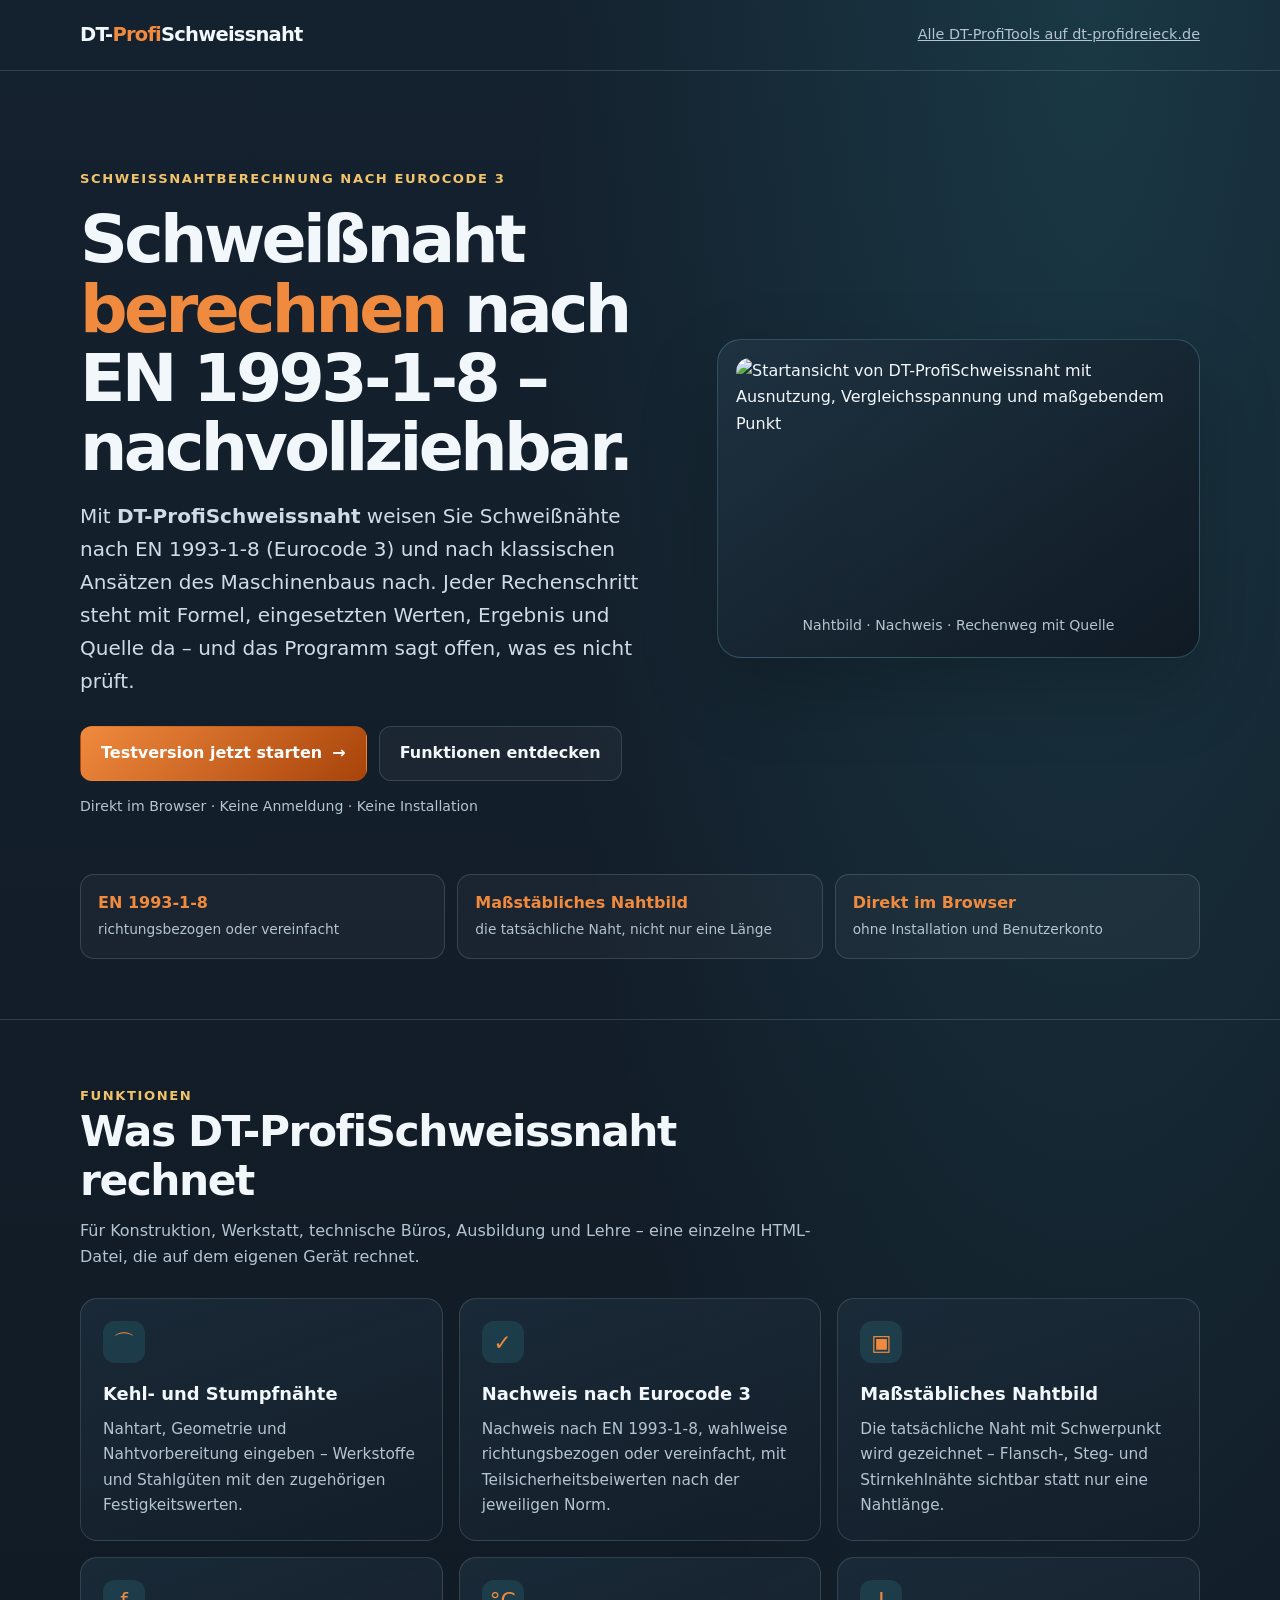
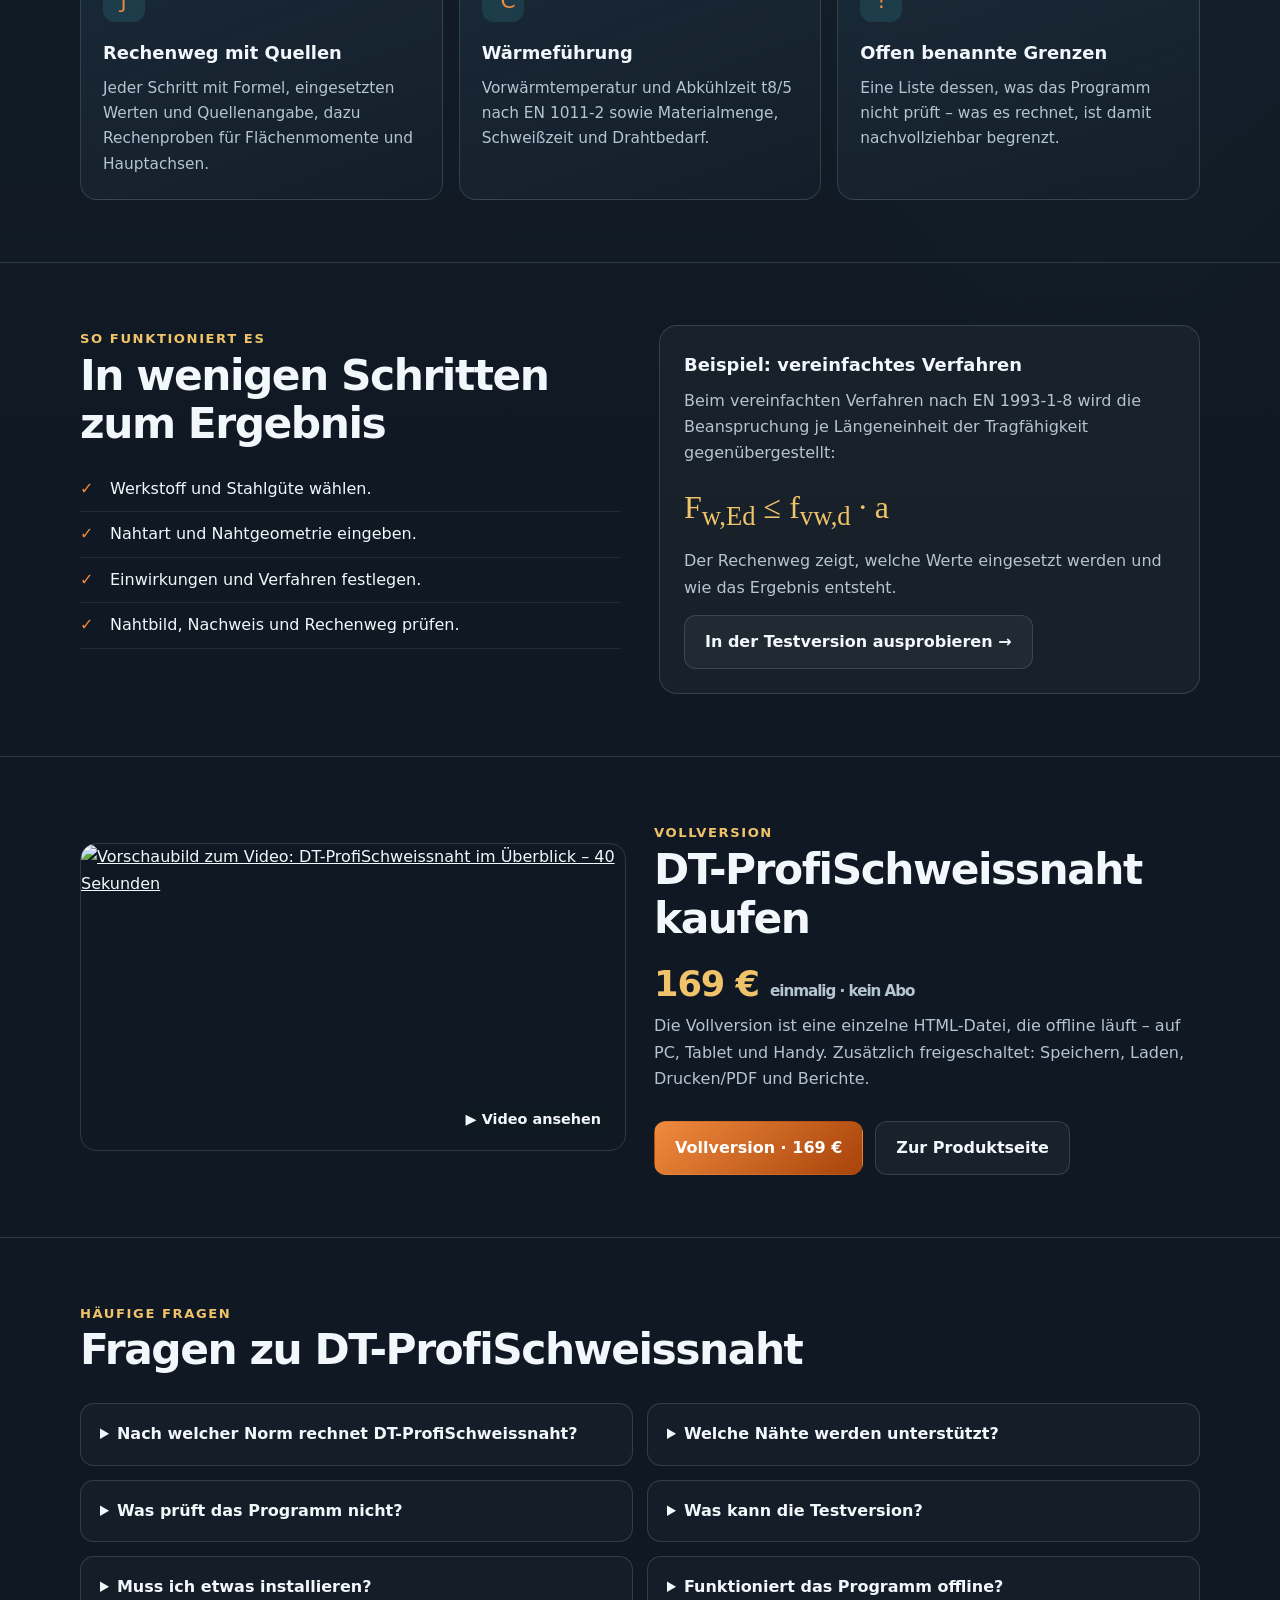
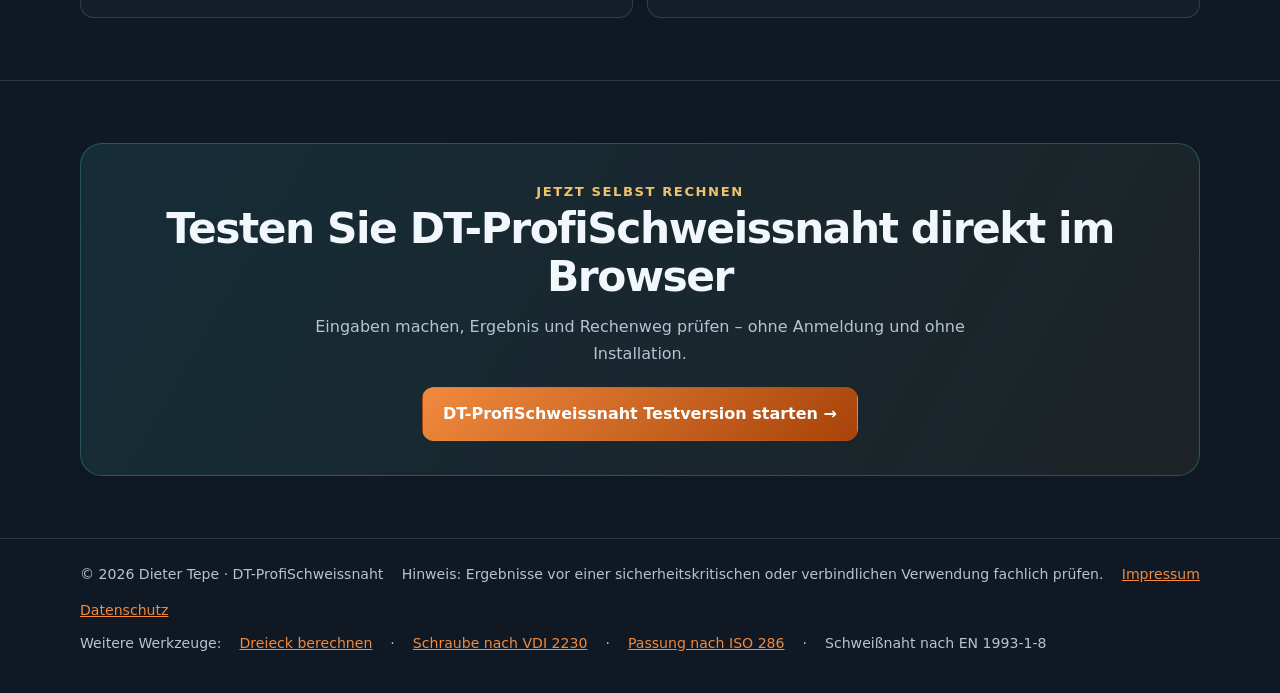
==== index.html @ 98eca9da "SEO: Landingpage, sauberer Seitenkopf der Testversion, gueltige Sitemap - index.html als eigene Land" ====
<!DOCTYPE html>
<html lang="de">
<head>
  <meta charset="utf-8">
  <meta name="viewport" content="width=device-width, initial-scale=1">
  <meta name="robots" content="index, follow, max-image-preview:large, max-snippet:-1, max-video-preview:-1">
  <meta name="theme-color" content="#101923">

  <title>Schweißnaht berechnen nach EN 1993-1-8 – DT-ProfiSchweissnaht</title>
  <meta name="description" content="Schweißnaht nach EN 1993-1-8 online berechnen: Kehl- und Stumpfnähte, maßstäbliches Nahtbild, Rechenweg mit Quellen. Gratis im Browser testen.">
  <meta name="author" content="Dieter Tepe">

  <link rel="canonical" href="https://dietertepe.github.io/dt-profischweissnaht-web/">
  <link rel="icon" href="https://dt-profidreieck.de/Landigpage_Daten/favicon.svg" type="image/svg+xml">
  <link rel="icon" href="https://dt-profidreieck.de/Landigpage_Daten/favicon.png" type="image/png" sizes="48x48">
  <link rel="apple-touch-icon" href="https://dt-profidreieck.de/Landigpage_Daten/apple-touch-icon.png">

  <meta property="og:type" content="website">
  <meta property="og:locale" content="de_DE">
  <meta property="og:site_name" content="DT-ProfiTools">
  <meta property="og:title" content="Schweißnaht berechnen nach EN 1993-1-8 – DT-ProfiSchweissnaht">
  <meta property="og:description" content="Schweißnaht nach EN 1993-1-8 online berechnen: Kehl- und Stumpfnähte, maßstäbliches Nahtbild, Rechenweg mit Quellen. Gratis im Browser testen.">
  <meta property="og:url" content="https://dietertepe.github.io/dt-profischweissnaht-web/">
  <meta property="og:image" content="https://dt-profidreieck.de/Schweissnaht_Daten/bilder/schweissnaht-start.jpg">
  <meta name="twitter:card" content="summary_large_image">

  <script type="application/ld+json">
{
  "@context": "https://schema.org",
  "@graph": [
    {
      "@type": "WebPage",
      "@id": "https://dietertepe.github.io/dt-profischweissnaht-web/#webpage",
      "url": "https://dietertepe.github.io/dt-profischweissnaht-web/",
      "name": "Schweißnaht berechnen nach EN 1993-1-8 – DT-ProfiSchweissnaht",
      "description": "Schweißnaht nach EN 1993-1-8 online berechnen: Kehl- und Stumpfnähte, maßstäbliches Nahtbild, Rechenweg mit Quellen. Gratis im Browser testen.",
      "inLanguage": "de",
      "primaryImageOfPage": "https://dt-profidreieck.de/Schweissnaht_Daten/bilder/schweissnaht-start.jpg",
      "isPartOf": {
        "@type": "WebSite",
        "name": "DT-ProfiTools",
        "url": "https://dt-profidreieck.de/"
      },
      "mainEntity": {
        "@id": "https://dietertepe.github.io/dt-profischweissnaht-web/#software"
      }
    },
    {
      "@type": "SoftwareApplication",
      "@id": "https://dietertepe.github.io/dt-profischweissnaht-web/#software",
      "name": "DT-ProfiSchweissnaht",
      "url": "https://dietertepe.github.io/dt-profischweissnaht-web/DT-ProfiSchweissnaht_Testversion.html",
      "applicationCategory": "BusinessApplication",
      "applicationSubCategory": "Schweißnahtberechnung nach Eurocode 3",
      "operatingSystem": "Webbrowser (Windows, macOS, Linux, Android, iOS)",
      "browserRequirements": "JavaScript erforderlich",
      "inLanguage": [
        "de",
        "en",
        "pt"
      ],
      "image": "https://dt-profidreieck.de/Schweissnaht_Daten/bilder/schweissnaht-start.jpg",
      "description": "Mit DT-ProfiSchweissnaht weisen Sie Schweißnähte nach EN 1993-1-8 (Eurocode 3) und nach klassischen Ansätzen des Maschinenbaus nach. Jeder Rechenschritt steht mit Formel, eingesetzten Werten, Ergebnis und Quelle da – und das Programm sagt offen, was es nicht prüft.",
      "author": {
        "@type": "Person",
        "name": "Dieter Tepe",
        "url": "https://dt-profidreieck.de/"
      },
      "offers": [
        {
          "@type": "Offer",
          "name": "Gratis-Testversion",
          "price": "0.00",
          "priceCurrency": "EUR",
          "availability": "https://schema.org/InStock",
          "url": "https://dietertepe.github.io/dt-profischweissnaht-web/DT-ProfiSchweissnaht_Testversion.html"
        },
        {
          "@type": "Offer",
          "name": "Vollversion",
          "price": "169.00",
          "priceCurrency": "EUR",
          "availability": "https://schema.org/InStock",
          "url": "https://www.checkout-ds24.com/product/722975"
        }
      ]
    }
  ]
}
  </script>

  <style>
    :root {
      color-scheme: dark;
      --bg: #101923;
      --panel: #172431;
      --panel2: #1c2c3a;
      --text: #f2f7fb;
      --muted: #b4c4d1;
      --cyan: #42d2df;
      --cyan-dark: #087d8b;
      --gold: #f0c36a;
      --line: rgba(202, 222, 237, .16);
      --max: 1120px;
    }
    * { box-sizing: border-box; }
    html { scroll-behavior: smooth; }
    body {
      margin: 0;
      font-family: system-ui, -apple-system, "Segoe UI", Roboto, Arial, sans-serif;
      color: var(--text);
      background:
        radial-gradient(ellipse at 85% 0%, rgba(66,210,223,.13), transparent 35rem),
        linear-gradient(180deg, #14212e 0%, var(--bg) 55%);
      line-height: 1.65;
    }
    a { color: inherit; }
    .wrap { width: min(calc(100% - 36px), var(--max)); margin-inline: auto; }
    .topline { border-bottom: 1px solid var(--line); }
    .nav {
      min-height: 70px; display: flex; align-items: center; justify-content: space-between;
      gap: 20px; padding-block: 12px;
    }
    .brand { font-weight: 850; letter-spacing: -.04em; font-size: 1.22rem; }
    .brand span { color: var(--cyan); }
    .nav-note { color: var(--muted); font-size: .9rem; }
    .hero { padding: clamp(48px, 8vw, 94px) 0 60px; }
    .hero-grid { display: grid; grid-template-columns: minmax(0, 1.08fr) minmax(280px, .92fr); gap: clamp(28px, 6vw, 70px); align-items: center; }
    .eyebrow {
      display: inline-flex; align-items: center; gap: 9px; color: var(--gold);
      font-size: .82rem; font-weight: 800; letter-spacing: .12em; text-transform: uppercase;
    }
    h1 { margin: 14px 0 18px; max-width: 760px; font-size: clamp(2.35rem, 5.2vw, 4.6rem); line-height: 1.04; letter-spacing: -.055em; }
    h1 em { color: var(--cyan); font-style: normal; }
    .lead { max-width: 680px; color: #d0dce5; font-size: clamp(1.08rem, 1.8vw, 1.25rem); }
    .actions { display: flex; flex-wrap: wrap; gap: 12px; margin-top: 28px; }
    .button {
      display: inline-flex; justify-content: center; align-items: center; gap: 10px;
      min-height: 50px; padding: 13px 20px; border-radius: 12px; text-decoration: none;
      font-weight: 800; border: 1px solid transparent; transition: transform .15s, background .15s;
    }
    .button:hover { transform: translateY(-2px); }
    .primary { color: #062128; background: linear-gradient(135deg, #61e3e9, #31bdce); box-shadow: 0 12px 32px rgba(29, 186, 203, .18); }
    .secondary { background: rgba(255,255,255,.04); border-color: var(--line); }
    .micro { margin-top: 14px; color: var(--muted); font-size: .88rem; }
    .diagram {
      position: relative; padding: 18px; border: 1px solid rgba(117, 210, 223, .25);
      border-radius: 24px; background: linear-gradient(145deg, rgba(31,51,66,.94), rgba(16,25,35,.92));
      box-shadow: 0 30px 80px rgba(0,0,0,.2);
    }
    .diagram img { display: block; width: 100%; height: auto; border-radius: 14px; }
    .diagram-caption { padding: 10px 8px 2px; color: var(--muted); font-size: .88rem; text-align: center; }
    .trust-row { display: grid; grid-template-columns: repeat(3,1fr); gap: 12px; margin-top: 42px; }
    .trust { border: 1px solid var(--line); border-radius: 14px; background: rgba(255,255,255,.035); padding: 15px 17px; }
    .trust strong { display: block; color: var(--cyan); font-size: 1rem; }
    .trust span { color: var(--muted); font-size: .86rem; }
    section.content { padding: 62px 0; border-top: 1px solid var(--line); }
    .section-head { max-width: 760px; margin-bottom: 28px; }
    h2 { margin: 0 0 12px; font-size: clamp(1.8rem, 3.5vw, 2.65rem); line-height: 1.15; letter-spacing: -.035em; }
    h3 { margin: 0 0 8px; font-size: 1.12rem; }
    p { margin: 0 0 14px; }
    .muted { color: var(--muted); }
    .feature-grid { display: grid; grid-template-columns: repeat(3,1fr); gap: 16px; }
    .feature { padding: 22px; border: 1px solid var(--line); border-radius: 17px; background: linear-gradient(160deg, rgba(28,44,58,.85), rgba(20,31,43,.78)); }
    .feature-icon { width: 42px; height: 42px; display: grid; place-items: center; border-radius: 12px; background: rgba(66,210,223,.12); color: var(--cyan); font-size: 1.35rem; margin-bottom: 16px; }
    .feature p { color: var(--muted); font-size: .96rem; margin: 0; }
    .split { display: grid; grid-template-columns: 1fr 1fr; gap: 38px; align-items: start; }
    .checklist { list-style: none; padding: 0; margin: 18px 0 0; }
    .checklist li { padding: 9px 0 9px 30px; position: relative; border-bottom: 1px solid rgba(202,222,237,.09); }
    .checklist li::before { content: "✓"; position: absolute; left: 0; color: var(--cyan); font-weight: 900; }
    .formula-box { border: 1px solid var(--line); background: rgba(255,255,255,.035); padding: 24px; border-radius: 18px; }
    .formula { font-family: "Cambria Math", "Times New Roman", serif; font-size: clamp(1.3rem, 3vw, 2rem); color: var(--gold); margin: 10px 0; }
    .faq { display: grid; grid-template-columns: 1fr 1fr; gap: 14px; }
    details { border: 1px solid var(--line); border-radius: 14px; padding: 17px 19px; background: rgba(255,255,255,.025); }
    summary { cursor: pointer; font-weight: 800; }
    details p { margin: 12px 0 0; color: var(--muted); }
    .closing { padding: 34px; border-radius: 22px; border: 1px solid rgba(66,210,223,.28); background: linear-gradient(120deg, rgba(66,210,223,.11), rgba(240,195,106,.06)); text-align: center; }
    .closing p { color: var(--muted); max-width: 700px; margin: 0 auto 20px; }
    footer { border-top: 1px solid var(--line); padding: 24px 0 38px; color: var(--muted); font-size: .88rem; }
    footer .footrow { display: flex; flex-wrap: wrap; justify-content: space-between; gap: 12px; }
    footer a { color: var(--cyan); }
    @media (max-width: 780px) {
      .hero-grid, .split { grid-template-columns: 1fr; }
      .diagram { max-width: 560px; margin-inline: auto; }
      .feature-grid { grid-template-columns: 1fr 1fr; }
      .faq { grid-template-columns: 1fr; }
    }
    @media (max-width: 520px) {
      .wrap { width: min(calc(100% - 28px), var(--max)); }
      .nav { align-items: flex-start; flex-direction: column; gap: 2px; }
      .hero { padding-top: 42px; }
      .trust-row, .feature-grid { grid-template-columns: 1fr; }
      .button { width: 100%; }
      .closing { padding: 25px 18px; }
    }
    @media (prefers-reduced-motion: reduce) { html { scroll-behavior: auto; } .button { transition: none; } }
  
    .media-link { display:grid; grid-template-columns: minmax(0,1fr) minmax(0,1fr); gap: 28px; align-items:center; }
    .media-link a.thumb { position:relative; display:block; border-radius:16px; overflow:hidden; border:1px solid var(--line); }
    .media-link a.thumb img { display:block; width:100%; height:auto; }
    .media-link a.thumb span { position:absolute; inset:auto 12px 12px auto; background:rgba(16,25,35,.85); color:var(--text);
      padding:6px 12px; border-radius:999px; font-weight:800; font-size:.9rem; }
    .price { font-size: 2.2rem; font-weight: 850; color: var(--gold); letter-spacing:-.03em; }
    .price small { font-size: .95rem; color: var(--muted); font-weight: 600; }
    .tools { display:flex; flex-wrap:wrap; gap:8px 18px; margin-top:10px; }
    @media (max-width: 780px) { .media-link { grid-template-columns: 1fr; } }

    :root { --cyan: #f08a3e; --cyan-dark: #a8430a; }
    .primary { background: linear-gradient(135deg, #f08a3e, #a8430a); color:#fff; box-shadow:none; }
  </style>
</head>
<body>
  <header class="topline">
    <div class="wrap nav">
      <div class="brand">DT-<span>Profi</span>Schweissnaht</div>
      <div class="nav-note"><a href="https://dt-profidreieck.de/">Alle DT-ProfiTools auf dt-profidreieck.de</a></div>
    </div>
  </header>

  <main>
    <section class="hero">
      <div class="wrap">
        <div class="hero-grid">
          <div>
            <div class="eyebrow">Schweißnahtberechnung nach Eurocode 3</div>
            <h1>Schweißnaht <em>berechnen</em> nach EN 1993-1-8 – nachvollziehbar.</h1>
            <p class="lead">Mit <strong>DT-ProfiSchweissnaht</strong> weisen Sie Schweißnähte nach EN 1993-1-8 (Eurocode 3) und nach klassischen Ansätzen des Maschinenbaus nach. Jeder Rechenschritt steht mit Formel, eingesetzten Werten, Ergebnis und Quelle da – und das Programm sagt offen, was es nicht prüft.</p>
            <div class="actions">
              <a class="button primary" href="https://dietertepe.github.io/dt-profischweissnaht-web/DT-ProfiSchweissnaht_Testversion.html">Testversion jetzt starten <span aria-hidden="true">→</span></a>
              <a class="button secondary" href="#funktionen">Funktionen entdecken</a>
            </div>
            <p class="micro">Direkt im Browser · Keine Anmeldung · Keine Installation</p>
          </div>
          <div class="diagram">
            <img src="https://dt-profidreieck.de/Schweissnaht_Daten/bilder/schweissnaht-start.jpg" width="1500" height="829" fetchpriority="high" decoding="async" alt="Startansicht von DT-ProfiSchweissnaht mit Ausnutzung, Vergleichsspannung und maßgebendem Punkt">
            <div class="diagram-caption">Nahtbild · Nachweis · Rechenweg mit Quelle</div>
          </div>
        </div>
        <div class="trust-row" aria-label="Wichtige Eigenschaften">
          <div class="trust"><strong>EN 1993-1-8</strong><span>richtungsbezogen oder vereinfacht</span></div>
          <div class="trust"><strong>Maßstäbliches Nahtbild</strong><span>die tatsächliche Naht, nicht nur eine Länge</span></div>
          <div class="trust"><strong>Direkt im Browser</strong><span>ohne Installation und Benutzerkonto</span></div>
        </div>
      </div>
    </section>

    <section class="content" id="funktionen">
      <div class="wrap">
        <div class="section-head">
          <div class="eyebrow">Funktionen</div>
          <h2>Was DT-ProfiSchweissnaht rechnet</h2>
          <p class="muted">Für Konstruktion, Werkstatt, technische Büros, Ausbildung und Lehre – eine einzelne HTML-Datei, die auf dem eigenen Gerät rechnet.</p>
        </div>
        <div class="feature-grid">
          <article class="feature">
            <div class="feature-icon" aria-hidden="true">⌒</div>
            <h3>Kehl- und Stumpfnähte</h3>
            <p>Nahtart, Geometrie und Nahtvorbereitung eingeben – Werkstoffe und Stahlgüten mit den zugehörigen Festigkeitswerten.</p>
          </article>
          <article class="feature">
            <div class="feature-icon" aria-hidden="true">✓</div>
            <h3>Nachweis nach Eurocode 3</h3>
            <p>Nachweis nach EN 1993-1-8, wahlweise richtungsbezogen oder vereinfacht, mit Teilsicherheitsbeiwerten nach der jeweiligen Norm.</p>
          </article>
          <article class="feature">
            <div class="feature-icon" aria-hidden="true">▣</div>
            <h3>Maßstäbliches Nahtbild</h3>
            <p>Die tatsächliche Naht mit Schwerpunkt wird gezeichnet – Flansch-, Steg- und Stirnkehlnähte sichtbar statt nur eine Nahtlänge.</p>
          </article>
          <article class="feature">
            <div class="feature-icon" aria-hidden="true">ƒ</div>
            <h3>Rechenweg mit Quellen</h3>
            <p>Jeder Schritt mit Formel, eingesetzten Werten und Quellenangabe, dazu Rechenproben für Flächenmomente und Hauptachsen.</p>
          </article>
          <article class="feature">
            <div class="feature-icon" aria-hidden="true">°C</div>
            <h3>Wärmeführung</h3>
            <p>Vorwärmtemperatur und Abkühlzeit t8/5 nach EN 1011-2 sowie Materialmenge, Schweißzeit und Drahtbedarf.</p>
          </article>
          <article class="feature">
            <div class="feature-icon" aria-hidden="true">!</div>
            <h3>Offen benannte Grenzen</h3>
            <p>Eine Liste dessen, was das Programm nicht prüft – was es rechnet, ist damit nachvollziehbar begrenzt.</p>
          </article>
        </div>
      </div>
    </section>

    <section class="content">
      <div class="wrap split">
        <div>
          <div class="eyebrow">So funktioniert es</div>
          <h2>In wenigen Schritten zum Ergebnis</h2>
          <ul class="checklist">
            <li>Werkstoff und Stahlgüte wählen.</li>
            <li>Nahtart und Nahtgeometrie eingeben.</li>
            <li>Einwirkungen und Verfahren festlegen.</li>
            <li>Nahtbild, Nachweis und Rechenweg prüfen.</li>
          </ul>
        </div>
        <aside class="formula-box">
          <h3>Beispiel: vereinfachtes Verfahren</h3>
          <p class="muted">Beim vereinfachten Verfahren nach EN 1993-1-8 wird die Beanspruchung je Längeneinheit der Tragfähigkeit gegenübergestellt:</p>
          <div class="formula">F<sub>w,Ed</sub> ≤ f<sub>vw,d</sub> · a</div>
          <p class="muted">Der Rechenweg zeigt, welche Werte eingesetzt werden und wie das Ergebnis entsteht.</p>
          <a href="https://dietertepe.github.io/dt-profischweissnaht-web/DT-ProfiSchweissnaht_Testversion.html" class="button secondary">In der Testversion ausprobieren →</a>
        </aside>
      </div>
    </section>

    <section class="content" id="video">
      <div class="wrap media-link">
        <a class="thumb" href="https://dt-profidreieck.de/videos/schweissnaht-en-1993-1-8.html">
          <img src="https://dt-profidreieck.de/Schweissnaht_Daten/bilder/schweissnaht-start.jpg" width="1280" height="720" loading="lazy" alt="Vorschaubild zum Video: DT-ProfiSchweissnaht im Überblick – 40 Sekunden">
          <span>▶ Video ansehen</span>
        </a>
        <div>
          <div class="eyebrow">Vollversion</div>
          <h2>DT-ProfiSchweissnaht kaufen</h2>
          <div class="price">169 € <small>einmalig · kein Abo</small></div>
          <p class="muted">Die Vollversion ist eine einzelne HTML-Datei, die offline läuft – auf PC, Tablet und Handy. Zusätzlich freigeschaltet: Speichern, Laden, Drucken/PDF und Berichte.</p>
          <div class="actions">
            <a class="button primary" rel="nofollow" href="https://www.checkout-ds24.com/product/722975">Vollversion · 169 €</a>
            <a class="button secondary" href="https://dt-profidreieck.de/#schweissnaht">Zur Produktseite</a>
          </div>
        </div>
      </div>
    </section>

    <section class="content">
      <div class="wrap">
        <div class="section-head">
          <div class="eyebrow">Häufige Fragen</div>
          <h2>Fragen zu DT-ProfiSchweissnaht</h2>
        </div>
        <div class="faq">
          <details>
            <summary>Nach welcher Norm rechnet DT-ProfiSchweissnaht?</summary>
            <p>Nach EN 1993-1-8 (Eurocode 3) sowie nach den klassischen Ansätzen des Maschinenbaus; die Wärmeführung nach EN 1011-2.</p>
          </details>
          <details>
            <summary>Welche Nähte werden unterstützt?</summary>
            <p>Kehlnähte und Stumpfnähte mit den zugehörigen Nahtvorbereitungen; das Nahtbild wird maßstäblich gezeichnet.</p>
          </details>
          <details>
            <summary>Was prüft das Programm nicht?</summary>
            <p>Das Programm listet an mehreren Stellen ausdrücklich auf, was es nicht prüft – zum Beispiel Nachweise außerhalb der Naht selbst.</p>
          </details>
          <details>
            <summary>Was kann die Testversion?</summary>
            <p>Sie rechnet in vollem Umfang. Gesperrt sind nur die Ausgaben: Speichern, Öffnen, Drucken und der Word-Bericht. Sie darf weitergegeben werden.</p>
          </details>
          <details>
            <summary>Muss ich etwas installieren?</summary>
            <p>Nein. Die Testversion läuft direkt im Browser, ohne Anmeldung und ohne Installation.</p>
          </details>
          <details>
            <summary>Funktioniert das Programm offline?</summary>
            <p>Ja. Alle Berechnungen laufen auf dem eigenen Gerät; es werden keine Daten an Server übertragen.</p>
          </details>
        </div>
      </div>
    </section>

    <section class="content">
      <div class="wrap">
        <div class="closing">
          <div class="eyebrow">Jetzt selbst rechnen</div>
          <h2>Testen Sie DT-ProfiSchweissnaht direkt im Browser</h2>
          <p>Eingaben machen, Ergebnis und Rechenweg prüfen – ohne Anmeldung und ohne Installation.</p>
          <a class="button primary" href="https://dietertepe.github.io/dt-profischweissnaht-web/DT-ProfiSchweissnaht_Testversion.html">DT-ProfiSchweissnaht Testversion starten →</a>
        </div>
      </div>
    </section>
  </main>

  <footer>
    <div class="wrap">
      <div class="footrow">
        <span>© <span id="year">2026</span> Dieter Tepe · DT-ProfiSchweissnaht</span>
        <span>Hinweis: Ergebnisse vor einer sicherheitskritischen oder verbindlichen Verwendung fachlich prüfen.</span>
        <a href="https://dt-profidreieck.de/impressum.html">Impressum</a>
        <a href="https://dt-profidreieck.de/datenschutz.html">Datenschutz</a>
      </div>
      <nav class="tools" aria-label="Weitere Testversionen">Weitere Werkzeuge: <a href="https://dietertepe.github.io/test-dreieck/">Dreieck berechnen</a> · <a href="https://dietertepe.github.io/dt-profischraube-web/">Schraube nach VDI 2230</a> · <a href="https://dietertepe.github.io/dt-profipassung-web/">Passung nach ISO 286</a> · <span>Schweißnaht nach EN 1993-1-8</span></nav>
    </div>
  </footer>
  <script>
    document.getElementById("year").textContent = new Date().getFullYear();
  </script>
</body>
</html>
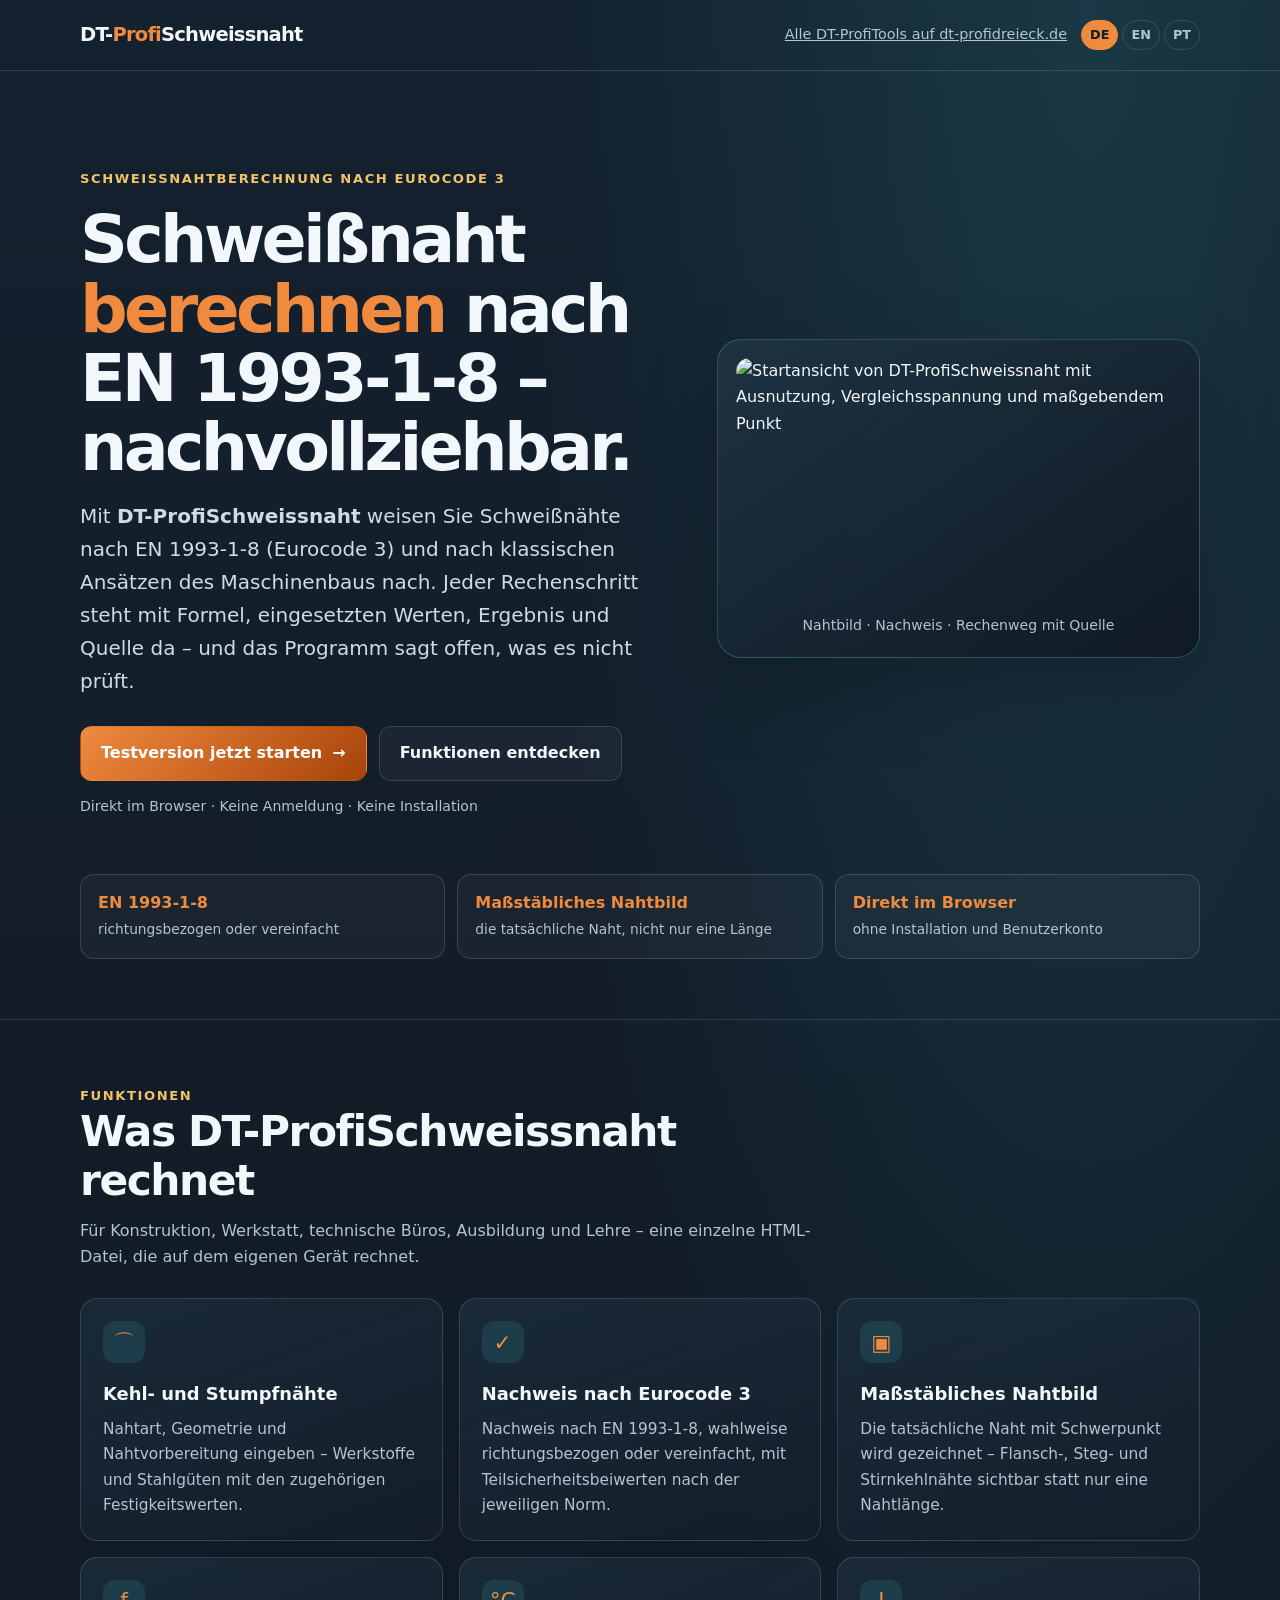
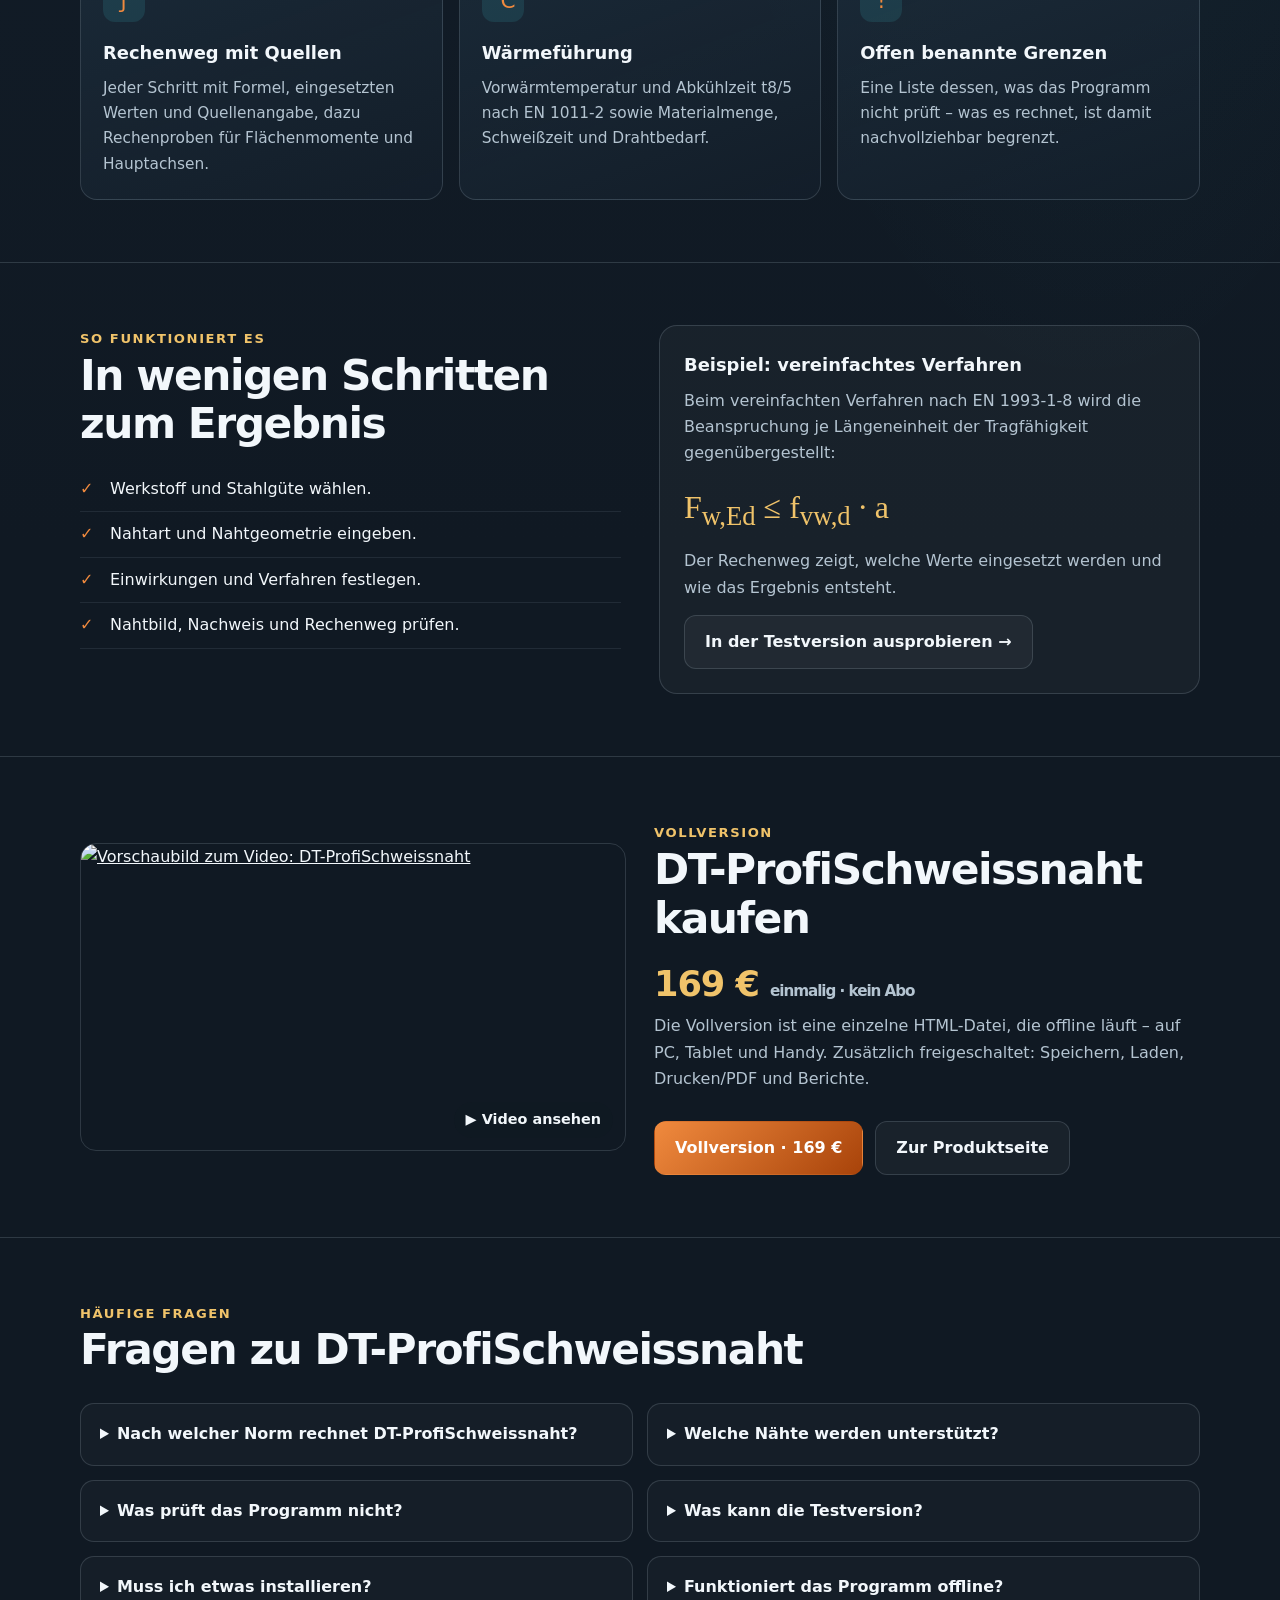
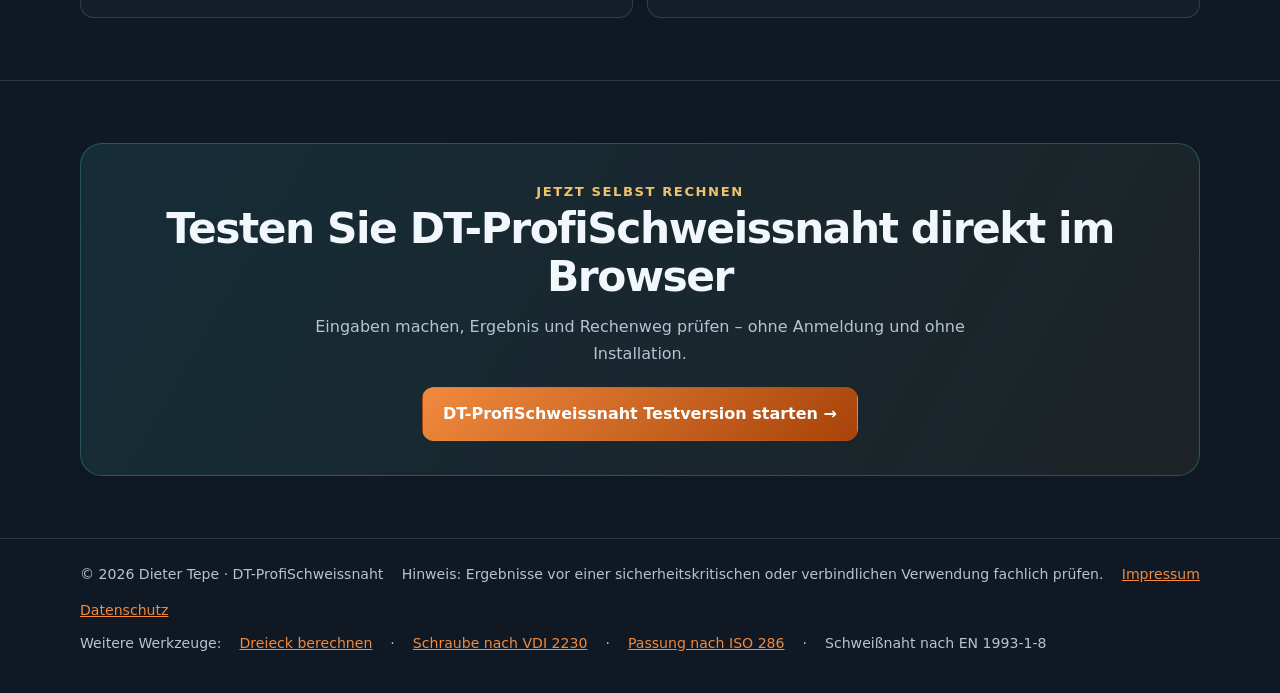
==== commit 4bd4d9c9: "Sprachen: Startseite auf Englisch (/en/) und Portugiesisch-Brasilien (/pt/) - en/index.html und pt/i" ====
--- a/index.html
+++ b/index.html
@@ -6,24 +6,31 @@
   <meta name="robots" content="index, follow, max-image-preview:large, max-snippet:-1, max-video-preview:-1">
   <meta name="theme-color" content="#101923">
 
-  <title>Schweißnaht berechnen nach EN 1993-1-8 – DT-ProfiSchweissnaht</title>
+  <title>Schweißnaht berechnen EN 1993-1-8 | DT-ProfiSchweissnaht</title>
   <meta name="description" content="Schweißnaht nach EN 1993-1-8 online berechnen: Kehl- und Stumpfnähte, maßstäbliches Nahtbild, Rechenweg mit Quellen. Gratis im Browser testen.">
   <meta name="author" content="Dieter Tepe">
 
   <link rel="canonical" href="https://dietertepe.github.io/dt-profischweissnaht-web/">
+  <link rel="alternate" hreflang="de" href="https://dietertepe.github.io/dt-profischweissnaht-web/">
+  <link rel="alternate" hreflang="en" href="https://dietertepe.github.io/dt-profischweissnaht-web/en/">
+  <link rel="alternate" hreflang="pt" href="https://dietertepe.github.io/dt-profischweissnaht-web/pt/">
+  <link rel="alternate" hreflang="x-default" href="https://dietertepe.github.io/dt-profischweissnaht-web/">
   <link rel="icon" href="https://dt-profidreieck.de/Landigpage_Daten/favicon.svg" type="image/svg+xml">
   <link rel="icon" href="https://dt-profidreieck.de/Landigpage_Daten/favicon.png" type="image/png" sizes="48x48">
   <link rel="apple-touch-icon" href="https://dt-profidreieck.de/Landigpage_Daten/apple-touch-icon.png">
 
   <meta property="og:type" content="website">
   <meta property="og:locale" content="de_DE">
+  <meta property="og:locale:alternate" content="en_US">
+  <meta property="og:locale:alternate" content="pt_BR">
   <meta property="og:site_name" content="DT-ProfiTools">
-  <meta property="og:title" content="Schweißnaht berechnen nach EN 1993-1-8 – DT-ProfiSchweissnaht">
+  <meta property="og:title" content="Schweißnaht berechnen EN 1993-1-8 | DT-ProfiSchweissnaht">
   <meta property="og:description" content="Schweißnaht nach EN 1993-1-8 online berechnen: Kehl- und Stumpfnähte, maßstäbliches Nahtbild, Rechenweg mit Quellen. Gratis im Browser testen.">
   <meta property="og:url" content="https://dietertepe.github.io/dt-profischweissnaht-web/">
   <meta property="og:image" content="https://dt-profidreieck.de/Schweissnaht_Daten/bilder/schweissnaht-start.jpg">
   <meta name="twitter:card" content="summary_large_image">
 
+  <!-- AUTOMATISCH ERZEUGT mit _sprachen/startseiten.py (Repo dt-profidreieck-web) – nicht von Hand bearbeiten -->
   <script type="application/ld+json">
 {
   "@context": "https://schema.org",
@@ -32,7 +39,7 @@
       "@type": "WebPage",
       "@id": "https://dietertepe.github.io/dt-profischweissnaht-web/#webpage",
       "url": "https://dietertepe.github.io/dt-profischweissnaht-web/",
-      "name": "Schweißnaht berechnen nach EN 1993-1-8 – DT-ProfiSchweissnaht",
+      "name": "Schweißnaht berechnen EN 1993-1-8 | DT-ProfiSchweissnaht",
       "description": "Schweißnaht nach EN 1993-1-8 online berechnen: Kehl- und Stumpfnähte, maßstäbliches Nahtbild, Rechenweg mit Quellen. Gratis im Browser testen.",
       "inLanguage": "de",
       "primaryImageOfPage": "https://dt-profidreieck.de/Schweissnaht_Daten/bilder/schweissnaht-start.jpg",
@@ -53,11 +60,11 @@
       "applicationCategory": "BusinessApplication",
       "applicationSubCategory": "Schweißnahtberechnung nach Eurocode 3",
       "operatingSystem": "Webbrowser (Windows, macOS, Linux, Android, iOS)",
-      "browserRequirements": "JavaScript erforderlich",
+      "browserRequirements": "JavaScript",
       "inLanguage": [
         "de",
         "en",
-        "pt"
+        "pt-BR"
       ],
       "image": "https://dt-profidreieck.de/Schweissnaht_Daten/bilder/schweissnaht-start.jpg",
       "description": "Mit DT-ProfiSchweissnaht weisen Sie Schweißnähte nach EN 1993-1-8 (Eurocode 3) und nach klassischen Ansätzen des Maschinenbaus nach. Jeder Rechenschritt steht mit Formel, eingesetzten Werten, Ergebnis und Quelle da – und das Programm sagt offen, was es nicht prüft.",
@@ -69,7 +76,7 @@
       "offers": [
         {
           "@type": "Offer",
-          "name": "Gratis-Testversion",
+          "name": "Testversion jetzt starten",
           "price": "0.00",
           "priceCurrency": "EUR",
           "availability": "https://schema.org/InStock",
@@ -205,6 +212,11 @@
     .tools { display:flex; flex-wrap:wrap; gap:8px 18px; margin-top:10px; }
     @media (max-width: 780px) { .media-link { grid-template-columns: 1fr; } }
 
+  
+    .langs { display:inline-flex; gap:4px; margin-left:14px; }
+    .langs a { text-decoration:none; font-size:.8rem; font-weight:800; padding:3px 8px; border-radius:999px; border:1px solid var(--line); color:var(--muted); }
+    .langs a[aria-current="page"] { background:var(--cyan); border-color:var(--cyan); color:#062128; }
+
     :root { --cyan: #f08a3e; --cyan-dark: #a8430a; }
     .primary { background: linear-gradient(135deg, #f08a3e, #a8430a); color:#fff; box-shadow:none; }
   </style>
@@ -213,7 +225,7 @@
   <header class="topline">
     <div class="wrap nav">
       <div class="brand">DT-<span>Profi</span>Schweissnaht</div>
-      <div class="nav-note"><a href="https://dt-profidreieck.de/">Alle DT-ProfiTools auf dt-profidreieck.de</a></div>
+      <div class="nav-note"><a href="https://dt-profidreieck.de/">Alle DT-ProfiTools auf dt-profidreieck.de</a><nav class="langs" aria-label="Sprache"><a href="https://dietertepe.github.io/dt-profischweissnaht-web/" hreflang="de" lang="de" aria-current="page">DE</a><a href="https://dietertepe.github.io/dt-profischweissnaht-web/en/" hreflang="en" lang="en">EN</a><a href="https://dietertepe.github.io/dt-profischweissnaht-web/pt/" hreflang="pt" lang="pt">PT</a></nav></div>
     </div>
   </header>
 
@@ -236,7 +248,7 @@
             <div class="diagram-caption">Nahtbild · Nachweis · Rechenweg mit Quelle</div>
           </div>
         </div>
-        <div class="trust-row" aria-label="Wichtige Eigenschaften">
+        <div class="trust-row" aria-label="Funktionen">
           <div class="trust"><strong>EN 1993-1-8</strong><span>richtungsbezogen oder vereinfacht</span></div>
           <div class="trust"><strong>Maßstäbliches Nahtbild</strong><span>die tatsächliche Naht, nicht nur eine Länge</span></div>
           <div class="trust"><strong>Direkt im Browser</strong><span>ohne Installation und Benutzerkonto</span></div>
@@ -311,7 +323,7 @@
     <section class="content" id="video">
       <div class="wrap media-link">
         <a class="thumb" href="https://dt-profidreieck.de/videos/schweissnaht-en-1993-1-8.html">
-          <img src="https://dt-profidreieck.de/Schweissnaht_Daten/bilder/schweissnaht-start.jpg" width="1280" height="720" loading="lazy" alt="Vorschaubild zum Video: DT-ProfiSchweissnaht im Überblick – 40 Sekunden">
+          <img src="https://dt-profidreieck.de/Schweissnaht_Daten/bilder/schweissnaht-start.jpg" width="1280" height="720" loading="lazy" alt="Vorschaubild zum Video: DT-ProfiSchweissnaht">
           <span>▶ Video ansehen</span>
         </a>
         <div>
@@ -382,7 +394,7 @@
         <a href="https://dt-profidreieck.de/impressum.html">Impressum</a>
         <a href="https://dt-profidreieck.de/datenschutz.html">Datenschutz</a>
       </div>
-      <nav class="tools" aria-label="Weitere Testversionen">Weitere Werkzeuge: <a href="https://dietertepe.github.io/test-dreieck/">Dreieck berechnen</a> · <a href="https://dietertepe.github.io/dt-profischraube-web/">Schraube nach VDI 2230</a> · <a href="https://dietertepe.github.io/dt-profipassung-web/">Passung nach ISO 286</a> · <span>Schweißnaht nach EN 1993-1-8</span></nav>
+      <nav class="tools" aria-label="Weitere Werkzeuge:">Weitere Werkzeuge: <a href="https://dietertepe.github.io/test-dreieck/">Dreieck berechnen</a> · <a href="https://dietertepe.github.io/dt-profischraube-web/">Schraube nach VDI 2230</a> · <a href="https://dietertepe.github.io/dt-profipassung-web/">Passung nach ISO 286</a> · <span>Schweißnaht nach EN 1993-1-8</span></nav>
     </div>
   </footer>
   <script>
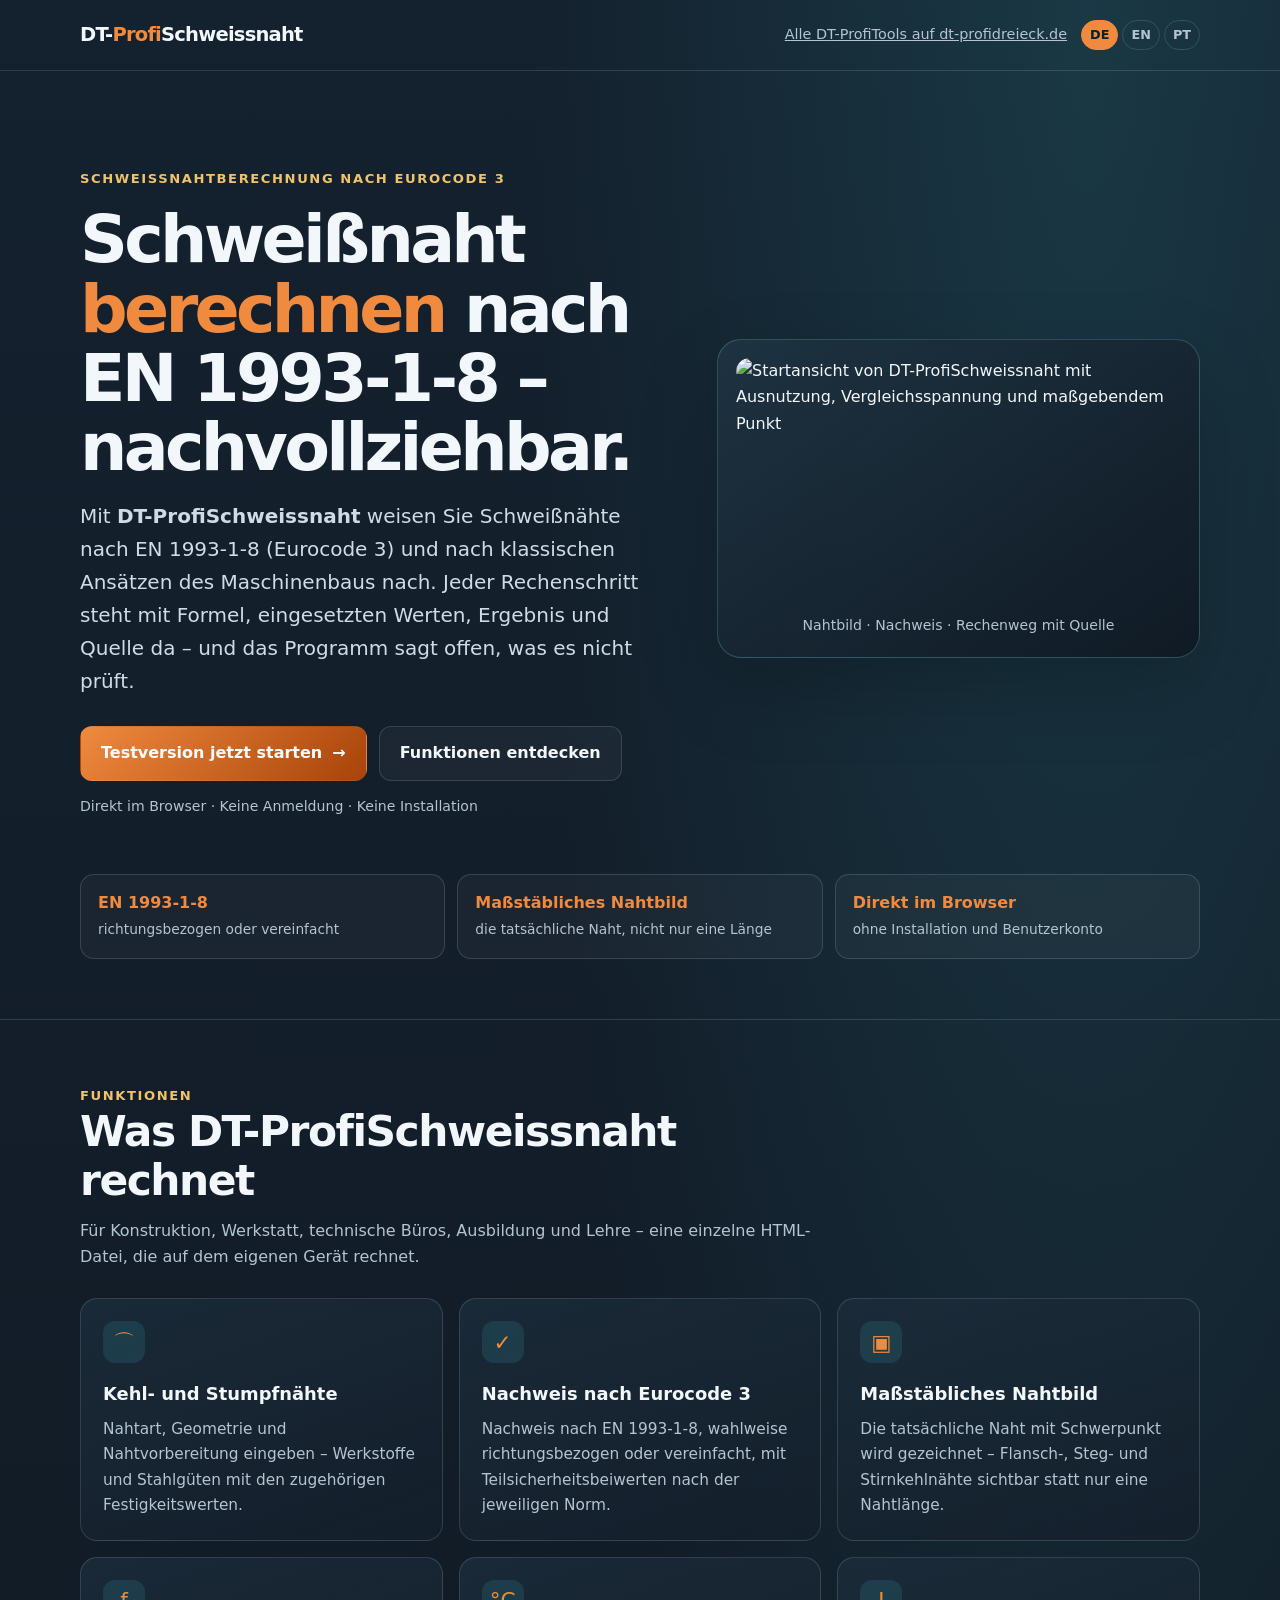
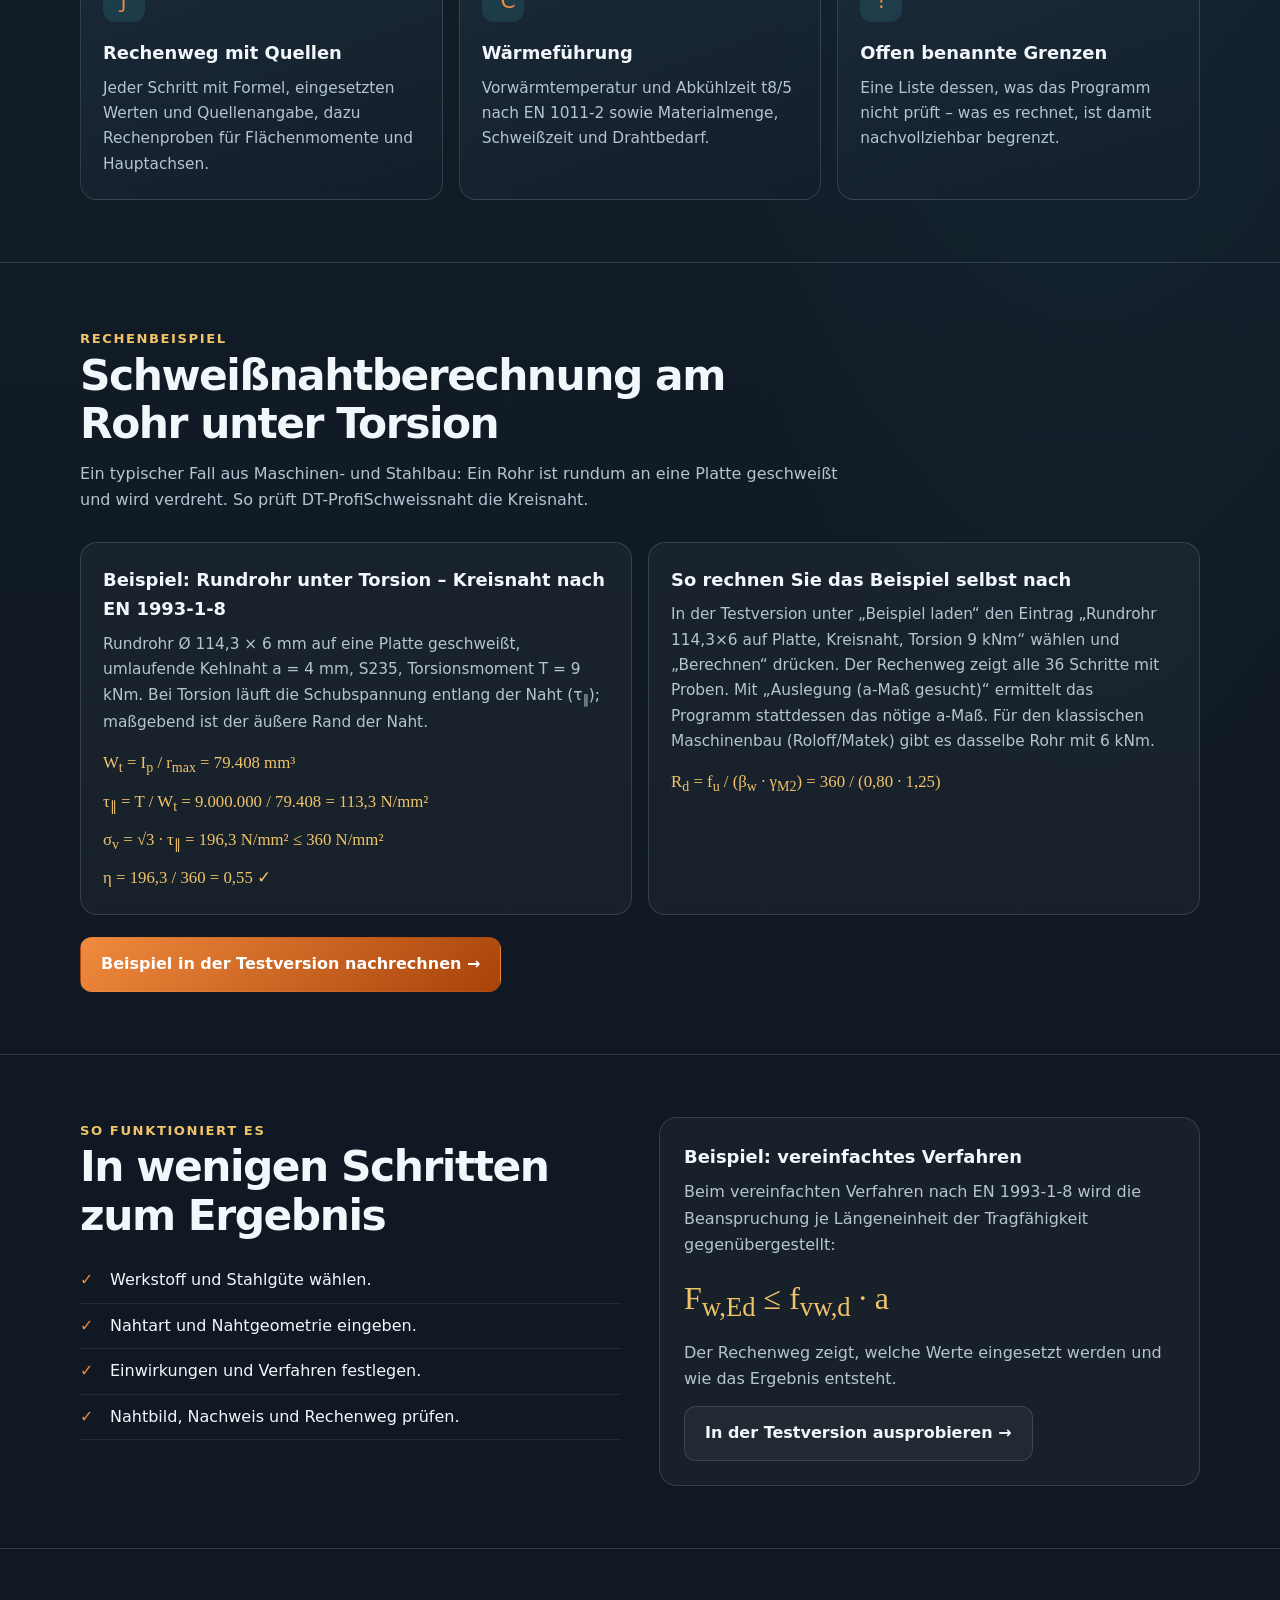
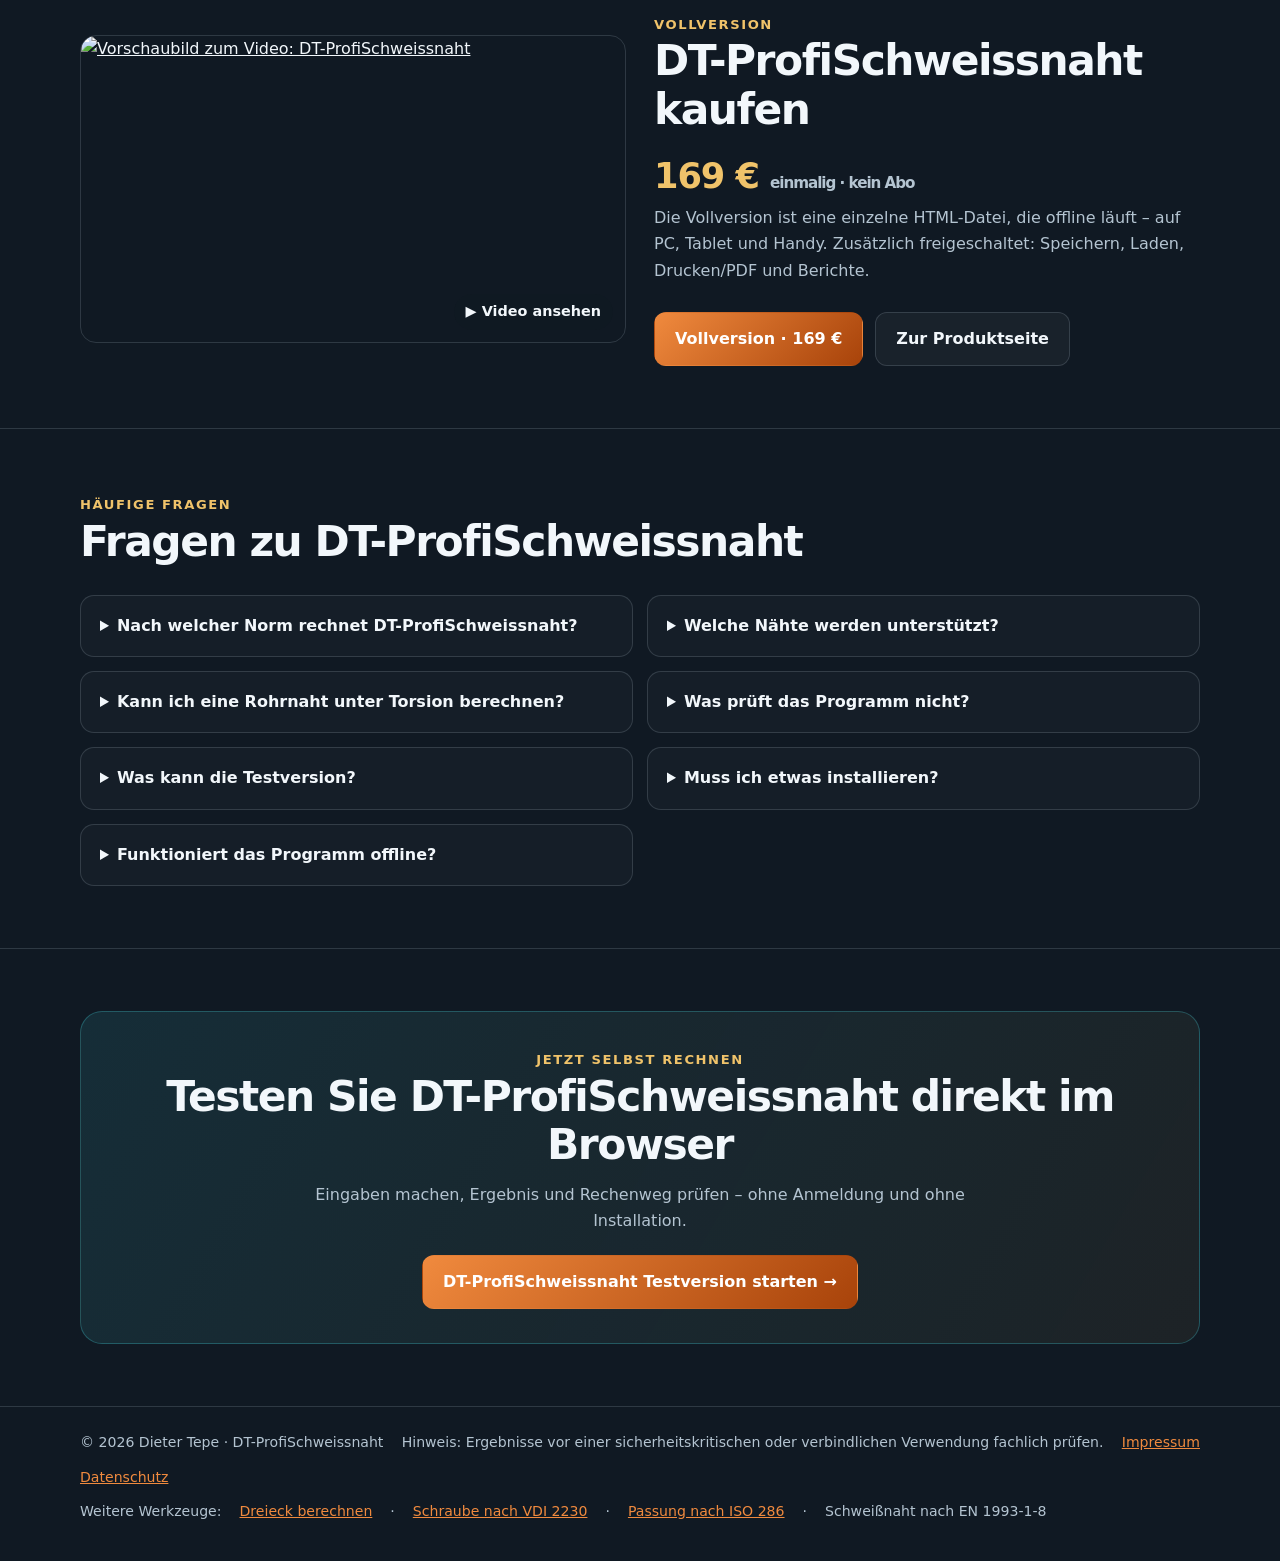
==== commit c3d41852: "Schweißnaht-Startseite: Rechenbeispiel Rohr unter Torsion (DE/EN/PT) Co-Authored-By: Claude Opus 5.5" ====
--- a/index.html
+++ b/index.html
@@ -90,6 +90,10 @@
           "availability": "https://schema.org/InStock",
           "url": "https://www.checkout-ds24.com/product/722975"
         }
+      ],
+      "featureList": [
+        "Beispiel: Rundrohr unter Torsion – Kreisnaht nach EN 1993-1-8",
+        "So rechnen Sie das Beispiel selbst nach"
       ]
     }
   ]
@@ -216,6 +220,12 @@
     .langs { display:inline-flex; gap:4px; margin-left:14px; }
     .langs a { text-decoration:none; font-size:.8rem; font-weight:800; padding:3px 8px; border-radius:999px; border:1px solid var(--line); color:var(--muted); }
     .langs a[aria-current="page"] { background:var(--cyan); border-color:var(--cyan); color:#062128; }
+    .task-grid { display: grid; grid-template-columns: repeat(auto-fit, minmax(260px, 1fr)); gap: 16px; }
+    .task { padding: 22px; border: 1px solid var(--line); border-radius: 17px; background: rgba(255,255,255,.035); }
+    .task p { color: var(--muted); font-size: .96rem; }
+    .task-f { font-size: 1.05rem; margin: 8px 0 0; overflow-wrap: anywhere; }
+    .task-cta { margin-top: 22px; }
+    @media (max-width: 780px) { .task-grid { grid-template-columns: 1fr; } }
 
     :root { --cyan: #f08a3e; --cyan-dark: #a8430a; }
     .primary { background: linear-gradient(135deg, #f08a3e, #a8430a); color:#fff; box-shadow:none; }
@@ -298,6 +308,32 @@
       </div>
     </section>
 
+    <section class="content" id="aufgaben">
+      <div class="wrap">
+        <div class="section-head">
+          <div class="eyebrow">Rechenbeispiel</div>
+          <h2>Schweißnahtberechnung am Rohr unter Torsion</h2>
+          <p class="muted">Ein typischer Fall aus Maschinen- und Stahlbau: Ein Rohr ist rundum an eine Platte geschweißt und wird verdreht. So prüft DT-ProfiSchweissnaht die Kreisnaht.</p>
+        </div>
+        <div class="task-grid">
+          <article class="task" id="rohr-torsion">
+            <h3>Beispiel: Rundrohr unter Torsion – Kreisnaht nach EN 1993-1-8</h3>
+            <p>Rundrohr Ø 114,3 × 6 mm auf eine Platte geschweißt, umlaufende Kehlnaht a = 4 mm, S235, Torsionsmoment T = 9 kNm. Bei Torsion läuft die Schubspannung entlang der Naht (τ<sub>∥</sub>); maßgebend ist der äußere Rand der Naht.</p>
+            <div class="formula task-f">W<sub>t</sub> = I<sub>p</sub> / r<sub>max</sub> = 79.408 mm³</div>
+            <div class="formula task-f">τ<sub>∥</sub> = T / W<sub>t</sub> = 9.000.000 / 79.408 = 113,3 N/mm²</div>
+            <div class="formula task-f">σ<sub>v</sub> = √3 · τ<sub>∥</sub> = 196,3 N/mm² ≤ 360 N/mm²</div>
+            <div class="formula task-f">η = 196,3 / 360 = 0,55 ✓</div>
+          </article>
+          <article class="task" id="selbst-rechnen">
+            <h3>So rechnen Sie das Beispiel selbst nach</h3>
+            <p>In der Testversion unter „Beispiel laden“ den Eintrag „Rundrohr 114,3×6 auf Platte, Kreisnaht, Torsion 9 kNm“ wählen und „Berechnen“ drücken. Der Rechenweg zeigt alle 36 Schritte mit Proben. Mit „Auslegung (a-Maß gesucht)“ ermittelt das Programm stattdessen das nötige a-Maß. Für den klassischen Maschinenbau (Roloff/Matek) gibt es dasselbe Rohr mit 6 kNm.</p>
+            <div class="formula task-f">R<sub>d</sub> = f<sub>u</sub> / (β<sub>w</sub> · γ<sub>M2</sub>) = 360 / (0,80 · 1,25)</div>
+          </article>
+        </div>
+        <div class="actions task-cta"><a class="button primary" href="https://dietertepe.github.io/dt-profischweissnaht-web/DT-ProfiSchweissnaht_Testversion.html">Beispiel in der Testversion nachrechnen →</a></div>
+      </div>
+    </section>
+
     <section class="content">
       <div class="wrap split">
         <div>
@@ -355,6 +391,10 @@
             <p>Kehlnähte und Stumpfnähte mit den zugehörigen Nahtvorbereitungen; das Nahtbild wird maßstäblich gezeichnet.</p>
           </details>
           <details>
+            <summary>Kann ich eine Rohrnaht unter Torsion berechnen?</summary>
+            <p>Ja. Für Rundrohre rechnet das Programm die umlaufende Kreisnaht mit dem polaren Flächenmoment und sucht das Spannungsmaximum an 72 Punkten entlang der Naht. Ein fertiges Beispiel (Rundrohr 114,3 × 6 mm, Torsion 9 kNm) lässt sich direkt laden.</p>
+          </details>
+          <details>
             <summary>Was prüft das Programm nicht?</summary>
             <p>Das Programm listet an mehreren Stellen ausdrücklich auf, was es nicht prüft – zum Beispiel Nachweise außerhalb der Naht selbst.</p>
           </details>
